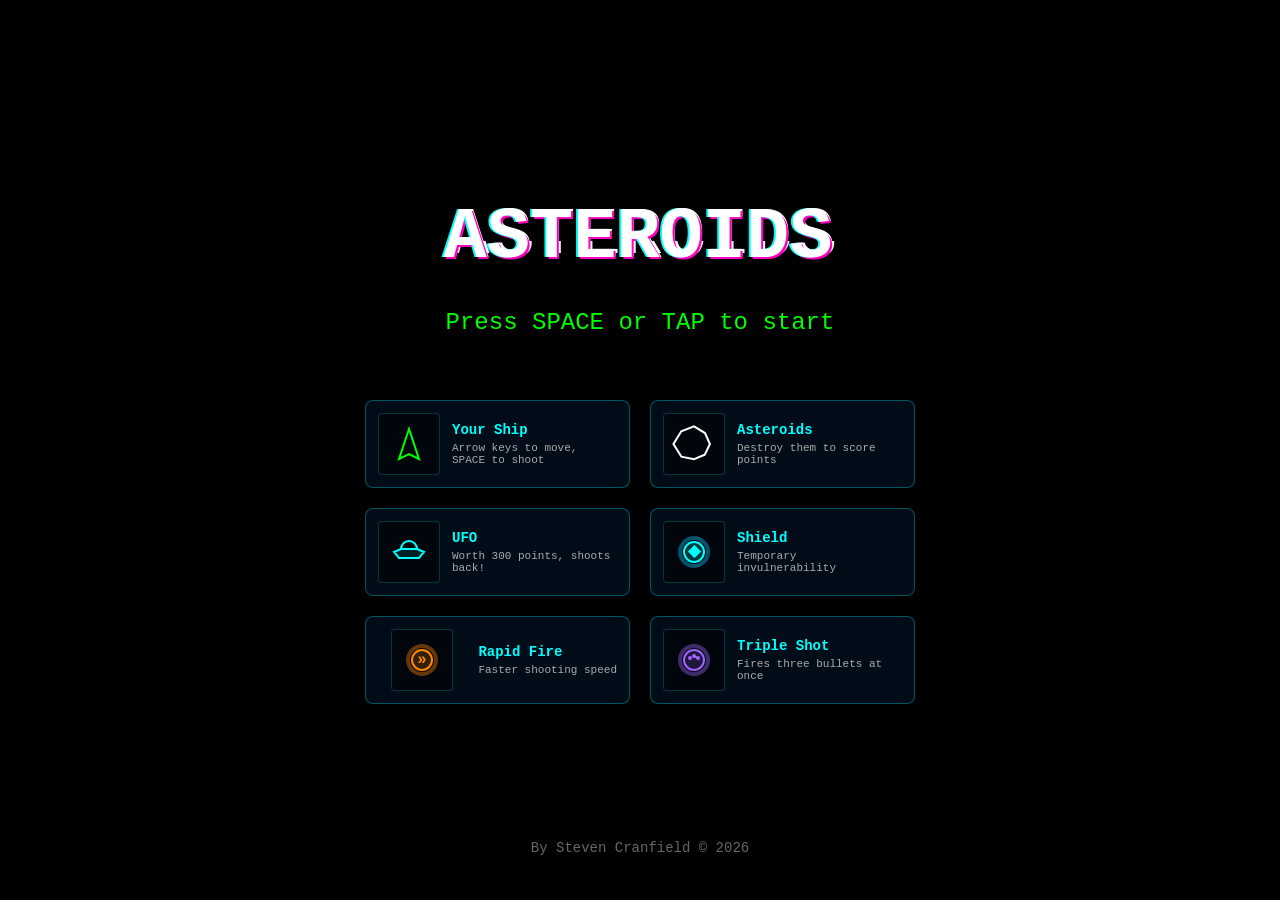
==== index.html @ a7b039a5 "Initial commit" ====
<!doctype html>
<html lang="en">
  <head>
    <meta charset="UTF-8" />
    <meta name="viewport" content="width=device-width, initial-scale=1.0" />
    <title>Asteroids</title>
    <link rel="stylesheet" href="styles.css" />
  </head>
  <body>
    <div id="welcomeScreen">
      <h1 class="glitch" data-text="ASTEROIDS">ASTEROIDS</h1>
      <p class="subtitle">Press SPACE or TAP to start</p>

      <div class="game-guide">
        <div class="guide-item">
          <canvas
            class="guide-canvas"
            id="guidePlayer"
            width="60"
            height="60"
          ></canvas>
          <div class="guide-text">
            <strong>Your Ship</strong>
            <span>Arrow keys to move, SPACE to shoot</span>
          </div>
        </div>

        <div class="guide-item">
          <canvas
            class="guide-canvas"
            id="guideAsteroid"
            width="60"
            height="60"
          ></canvas>
          <div class="guide-text">
            <strong>Asteroids</strong>
            <span>Destroy them to score points</span>
          </div>
        </div>

        <div class="guide-item">
          <canvas
            class="guide-canvas"
            id="guideUFO"
            width="60"
            height="60"
          ></canvas>
          <div class="guide-text">
            <strong>UFO</strong>
            <span>Worth 300 points, shoots back!</span>
          </div>
        </div>

        <div class="guide-item">
          <canvas
            class="guide-canvas"
            id="guideShield"
            width="60"
            height="60"
          ></canvas>
          <div class="guide-text">
            <strong>Shield</strong>
            <span>Temporary invulnerability</span>
          </div>
        </div>

        <div class="guide-item">
          <canvas
            class="guide-canvas"
            id="guideRapidFire"
            width="60"
            height="60"
          ></canvas>
          <div class="guide-text">
            <strong>Rapid Fire</strong>
            <span>Faster shooting speed</span>
          </div>
        </div>

        <div class="guide-item">
          <canvas
            class="guide-canvas"
            id="guideTripleShot"
            width="60"
            height="60"
          ></canvas>
          <div class="guide-text">
            <strong>Triple Shot</strong>
            <span>Fires three bullets at once</span>
          </div>
        </div>
      </div>

      <p class="copyright">By Steven Cranfield &copy; 2026</p>
    </div>

    <canvas id="gameCanvas"></canvas>

    <!-- Enhanced HUD -->
    <div id="hud">
      <div class="hud-panel hud-top-left">
        <div class="hud-label">SCORE</div>
        <div id="score" class="hud-value">0</div>
        <div class="hud-label hud-small">HIGH</div>
        <div id="highScore" class="hud-value hud-small-value">0</div>
      </div>

      <div class="hud-panel hud-top-right">
        <div class="hud-label">LEVEL</div>
        <div id="level" class="hud-value">1</div>
      </div>

      <div class="hud-panel hud-bottom-left">
        <div class="hud-label">LIVES</div>
        <div id="lives" class="lives-container">
          <span class="life-icon">▲</span>
          <span class="life-icon">▲</span>
          <span class="life-icon">▲</span>
        </div>
      </div>

      <div class="hud-panel hud-bottom-right">
        <div id="active-effects-container"></div>
      </div>
    </div>

    <div id="controls">
      <div class="touch-button" id="leftBtn">←</div>
      <div class="touch-button" id="thrustBtn">↑</div>
      <div class="touch-button" id="rightBtn">→</div>
      <div class="touch-button" id="shootBtn">•</div>
    </div>

    <script type="module">
      import { Game } from "./game.js";

      // Initialize game when the window is fully loaded
      window.addEventListener("load", () => {
        console.log("Window loaded, starting game...");
        new Game();
      });
    </script>
  </body>
</html>
---- styles.css ----
body {
  margin: 0;
  padding: 0;
  background: #000;
  font-family: "Courier New", monospace;
  color: #fff;
  overflow: hidden;
}

canvas {
  display: block;
  margin: 0 auto;
  background: #000;
}

/* HUD Styles */
#hud {
  position: fixed;
  top: 0;
  left: 0;
  width: 100%;
  height: 100%;
  pointer-events: none;
  z-index: 100;
  display: none;
}

.hud-panel {
  position: absolute;
  background: rgba(0, 20, 40, 0.8);
  border: 2px solid #0ff;
  border-radius: 4px;
  padding: 12px 16px;
  font-family: "Courier New", monospace;
  box-shadow:
    0 0 10px rgba(0, 255, 255, 0.3),
    inset 0 0 10px rgba(0, 255, 255, 0.1);
  backdrop-filter: blur(4px);
}

.hud-top-left {
  top: 20px;
  left: 20px;
  min-width: 140px;
}

.hud-top-right {
  top: 20px;
  right: 20px;
  min-width: 100px;
}

.hud-bottom-left {
  bottom: 80px;
  left: 20px;
}

.hud-bottom-right {
  bottom: 20px;
  right: 20px;
  min-width: 160px;
}

.hud-label {
  color: #0ff;
  font-size: 12px;
  letter-spacing: 2px;
  margin-bottom: 4px;
  text-shadow: 0 0 5px rgba(0, 255, 255, 0.5);
}

.hud-label.hud-small {
  font-size: 10px;
  margin-top: 8px;
  opacity: 0.7;
}

.hud-value {
  color: #fff;
  font-size: 28px;
  font-weight: bold;
  text-shadow: 0 0 10px rgba(255, 255, 255, 0.5);
  letter-spacing: 1px;
}

.hud-small-value {
  font-size: 18px;
}

.lives-container {
  display: flex;
  gap: 8px;
  margin-top: 4px;
}

.life-icon {
  color: #0f0;
  font-size: 20px;
  text-shadow: 0 0 8px rgba(0, 255, 0, 0.6);
  display: inline-block;
  transform: rotate(0deg);
}

.life-icon.lost {
  color: #333;
  text-shadow: none;
  opacity: 0.3;
}

#active-effects-container {
  display: flex;
  flex-direction: column;
  gap: 10px;
}

.active-effect {
  display: flex;
  flex-direction: column;
  gap: 6px;
}

.effect-header {
  display: flex;
  align-items: center;
  gap: 8px;
}

.effect-icon {
  font-size: 16px;
  font-weight: bold;
}

.effect-label {
  font-size: 11px;
  font-weight: bold;
  letter-spacing: 1px;
  font-family: "Courier New", monospace;
}

.effect-progress-container {
  width: 100%;
  height: 8px;
  background: rgba(0, 0, 0, 0.5);
  border: 1px solid rgba(255, 255, 255, 0.2);
  border-radius: 4px;
  overflow: hidden;
  position: relative;
}

.effect-progress {
  height: 100%;
  transition: width 0.3s ease-out;
  border-radius: 3px;
  position: relative;
  box-shadow: 0 0 10px currentColor;
}

.effect-progress::after {
  content: "";
  position: absolute;
  top: 0;
  left: 0;
  right: 0;
  height: 50%;
  background: linear-gradient(to bottom, rgba(255, 255, 255, 0.3), transparent);
  border-radius: 3px 3px 0 0;
}

.shield-icon {
  color: #0ff;
  font-size: 18px;
  margin-right: 6px;
  animation: rotate-shield 2s infinite linear;
}

@keyframes pulse-shield {
  0% {
    box-shadow:
      0 0 20px rgba(0, 255, 255, 0.6),
      inset 0 0 10px rgba(0, 255, 255, 0.2);
  }
  100% {
    box-shadow:
      0 0 30px rgba(0, 255, 255, 0.9),
      inset 0 0 15px rgba(0, 255, 255, 0.4);
  }
}

@keyframes rotate-shield {
  0% {
    transform: rotate(0deg);
  }
  100% {
    transform: rotate(360deg);
  }
}

/* Mobile adjustments */
@media (max-width: 768px) {
  .hud-panel {
    padding: 8px 12px;
  }

  .hud-top-left {
    top: 10px;
    left: 10px;
    min-width: 100px;
  }

  .hud-top-right {
    top: 10px;
    right: 10px;
    min-width: 80px;
  }

  .hud-bottom-left {
    bottom: 100px;
    left: 10px;
  }

  .hud-bottom-right {
    bottom: 80px;
    right: 10px;
    min-width: 140px;
  }

  .hud-label {
    font-size: 10px;
  }

  .hud-value {
    font-size: 20px;
  }

  .hud-small-value {
    font-size: 14px;
  }

  .life-icon {
    font-size: 16px;
  }

  #invulnerable-indicator {
    font-size: 12px;
    padding: 6px 16px;
  }
}

/* Legacy score/level elements (hidden, kept for compatibility) */
#score,
#level {
  display: block;
}

#controls {
  position: fixed;
  bottom: 20px;
  display: none;
  gap: 20px;
  touch-action: none;
}

.touch-button {
  width: 60px;
  height: 60px;
  background: rgba(255, 255, 255, 0.2);
  border-radius: 50%;
  display: none;
  justify-content: center;
  align-items: center;
  color: white;
  font-size: 24px;
  user-select: none;
  touch-action: manipulation;
}

@media (max-width: 768px) {
  .touch-button {
    display: flex;
  }
}

/* Welcome Screen */
#welcomeScreen {
  position: fixed;
  top: 0;
  left: 0;
  width: 100%;
  height: 100%;
  background: #000;
  display: flex;
  flex-direction: column;
  justify-content: center;
  align-items: center;
  z-index: 1000;
  transition: opacity 0.5s ease-out;
}

#welcomeScreen.hidden {
  opacity: 0;
  pointer-events: none;
}

.glitch {
  font-family: "Courier New", monospace;
  font-size: 72px;
  font-weight: bold;
  color: #fff;
  position: relative;
  margin: 0;
  animation: glitch-skew 1s infinite linear alternate-reverse;
}

.glitch::before,
.glitch::after {
  content: attr(data-text);
  position: absolute;
  top: 0;
  left: 0;
  width: 100%;
  height: 100%;
}

.glitch::before {
  left: 2px;
  text-shadow: -2px 0 #ff00c1;
  clip: rect(44px, 450px, 56px, 0);
  animation: glitch-anim 5s infinite linear alternate-reverse;
}

.glitch::after {
  left: -2px;
  text-shadow:
    -2px 0 #00fff9,
    2px 2px #ff00c1;
  animation: glitch-anim2 1s infinite linear alternate-reverse;
}

@keyframes glitch-anim {
  0% {
    clip: rect(51px, 9999px, 28px, 0);
    transform: skew(0.42deg);
  }
  5% {
    clip: rect(94px, 9999px, 71px, 0);
    transform: skew(0.88deg);
  }
  10% {
    clip: rect(16px, 9999px, 99px, 0);
    transform: skew(0.25deg);
  }
  15% {
    clip: rect(85px, 9999px, 12px, 0);
    transform: skew(0.76deg);
  }
  20% {
    clip: rect(39px, 9999px, 63px, 0);
    transform: skew(0.33deg);
  }
  25% {
    clip: rect(77px, 9999px, 5px, 0);
    transform: skew(0.92deg);
  }
  30% {
    clip: rect(23px, 9999px, 88px, 0);
    transform: skew(0.15deg);
  }
  35% {
    clip: rect(61px, 9999px, 41px, 0);
    transform: skew(0.68deg);
  }
  40% {
    clip: rect(8px, 9999px, 76px, 0);
    transform: skew(0.51deg);
  }
  45% {
    clip: rect(92px, 9999px, 19px, 0);
    transform: skew(0.29deg);
  }
  50% {
    clip: rect(34px, 9999px, 54px, 0);
    transform: skew(0.83deg);
  }
  55% {
    clip: rect(68px, 9999px, 2px, 0);
    transform: skew(0.45deg);
  }
  60% {
    clip: rect(11px, 9999px, 97px, 0);
    transform: skew(0.72deg);
  }
  65% {
    clip: rect(86px, 9999px, 24px, 0);
    transform: skew(0.38deg);
  }
  70% {
    clip: rect(47px, 9999px, 66px, 0);
    transform: skew(0.91deg);
  }
  75% {
    clip: rect(71px, 9999px, 35px, 0);
    transform: skew(0.22deg);
  }
  80% {
    clip: rect(3px, 9999px, 81px, 0);
    transform: skew(0.64deg);
  }
  85% {
    clip: rect(58px, 9999px, 13px, 0);
    transform: skew(0.47deg);
  }
  90% {
    clip: rect(29px, 9999px, 95px, 0);
    transform: skew(0.85deg);
  }
  95% {
    clip: rect(82px, 9999px, 7px, 0);
    transform: skew(0.58deg);
  }
  100% {
    clip: rect(42px, 9999px, 69px, 0);
    transform: skew(0.31deg);
  }
}

@keyframes glitch-anim2 {
  0% {
    clip: rect(61px, 9999px, 90px, 0);
    transform: skew(0.53deg);
  }
  5% {
    clip: rect(33px, 9999px, 17px, 0);
    transform: skew(0.81deg);
  }
  10% {
    clip: rect(74px, 9999px, 48px, 0);
    transform: skew(0.27deg);
  }
  15% {
    clip: rect(9px, 9999px, 83px, 0);
    transform: skew(0.69deg);
  }
  20% {
    clip: rect(52px, 9999px, 21px, 0);
    transform: skew(0.44deg);
  }
  25% {
    clip: rect(88px, 9999px, 56px, 0);
    transform: skew(0.95deg);
  }
  30% {
    clip: rect(19px, 9999px, 72px, 0);
    transform: skew(0.36deg);
  }
  35% {
    clip: rect(67px, 9999px, 4px, 0);
    transform: skew(0.78deg);
  }
  40% {
    clip: rect(25px, 9999px, 93px, 0);
    transform: skew(0.21deg);
  }
  45% {
    clip: rect(80px, 9999px, 38px, 0);
    transform: skew(0.66deg);
  }
  50% {
    clip: rect(14px, 9999px, 65px, 0);
    transform: skew(0.49deg);
  }
  55% {
    clip: rect(76px, 9999px, 27px, 0);
    transform: skew(0.87deg);
  }
  60% {
    clip: rect(41px, 9999px, 59px, 0);
    transform: skew(0.32deg);
  }
  65% {
    clip: rect(6px, 9999px, 96px, 0);
    transform: skew(0.74deg);
  }
  70% {
    clip: rect(54px, 9999px, 11px, 0);
    transform: skew(0.41deg);
  }
  75% {
    clip: rect(89px, 9999px, 70px, 0);
    transform: skew(0.93deg);
  }
  80% {
    clip: rect(22px, 9999px, 45px, 0);
    transform: skew(0.28deg);
  }
  85% {
    clip: rect(63px, 9999px, 1px, 0);
    transform: skew(0.62deg);
  }
  90% {
    clip: rect(37px, 9999px, 84px, 0);
    transform: skew(0.55deg);
  }
  95% {
    clip: rect(98px, 9999px, 16px, 0);
    transform: skew(0.73deg);
  }
  100% {
    clip: rect(49px, 9999px, 78px, 0);
    transform: skew(0.39deg);
  }
}

@keyframes glitch-skew {
  0% {
    transform: skew(0deg);
  }
  10% {
    transform: skew(-1deg);
  }
  20% {
    transform: skew(2deg);
  }
  30% {
    transform: skew(-2deg);
  }
  40% {
    transform: skew(1deg);
  }
  50% {
    transform: skew(-1deg);
  }
  60% {
    transform: skew(2deg);
  }
  70% {
    transform: skew(0deg);
  }
  80% {
    transform: skew(-1deg);
  }
  90% {
    transform: skew(1deg);
  }
  100% {
    transform: skew(0deg);
  }
}

.subtitle {
  font-family: "Courier New", monospace;
  font-size: 24px;
  color: #0f0;
  margin-top: 30px;
  animation: blink 1.5s infinite;
}

.game-guide {
  display: grid;
  grid-template-columns: repeat(2, 1fr);
  gap: 20px;
  margin-top: 40px;
  max-width: 550px;
  padding: 0 20px;
}

.guide-item {
  display: flex;
  align-items: center;
  gap: 12px;
  background: rgba(0, 40, 80, 0.3);
  border: 1px solid rgba(0, 255, 255, 0.3);
  border-radius: 8px;
  padding: 12px;
}

.guide-canvas {
  flex-shrink: 0;
  background: rgba(0, 0, 0, 0.5);
  border: 1px solid rgba(0, 255, 255, 0.2);
  border-radius: 4px;
}

.guide-text {
  display: flex;
  flex-direction: column;
  gap: 4px;
  text-align: left;
}

.guide-text strong {
  color: #0ff;
  font-size: 14px;
  font-family: "Courier New", monospace;
}

.guide-text span {
  color: #aaa;
  font-size: 11px;
  font-family: "Courier New", monospace;
}

@keyframes blink {
  0%,
  49% {
    opacity: 1;
  }
  50%,
  100% {
    opacity: 0.3;
  }
}

.copyright {
  font-family: "Courier New", monospace;
  font-size: 14px;
  color: #666;
  position: absolute;
  bottom: 30px;
}

@media (max-width: 768px) {
  .glitch {
    font-size: 48px;
  }

  .subtitle {
    font-size: 18px;
  }

  .game-guide {
    grid-template-columns: 1fr;
    max-width: 300px;
  }

  .guide-text strong {
    font-size: 12px;
  }

  .guide-text span {
    font-size: 10px;
  }
}
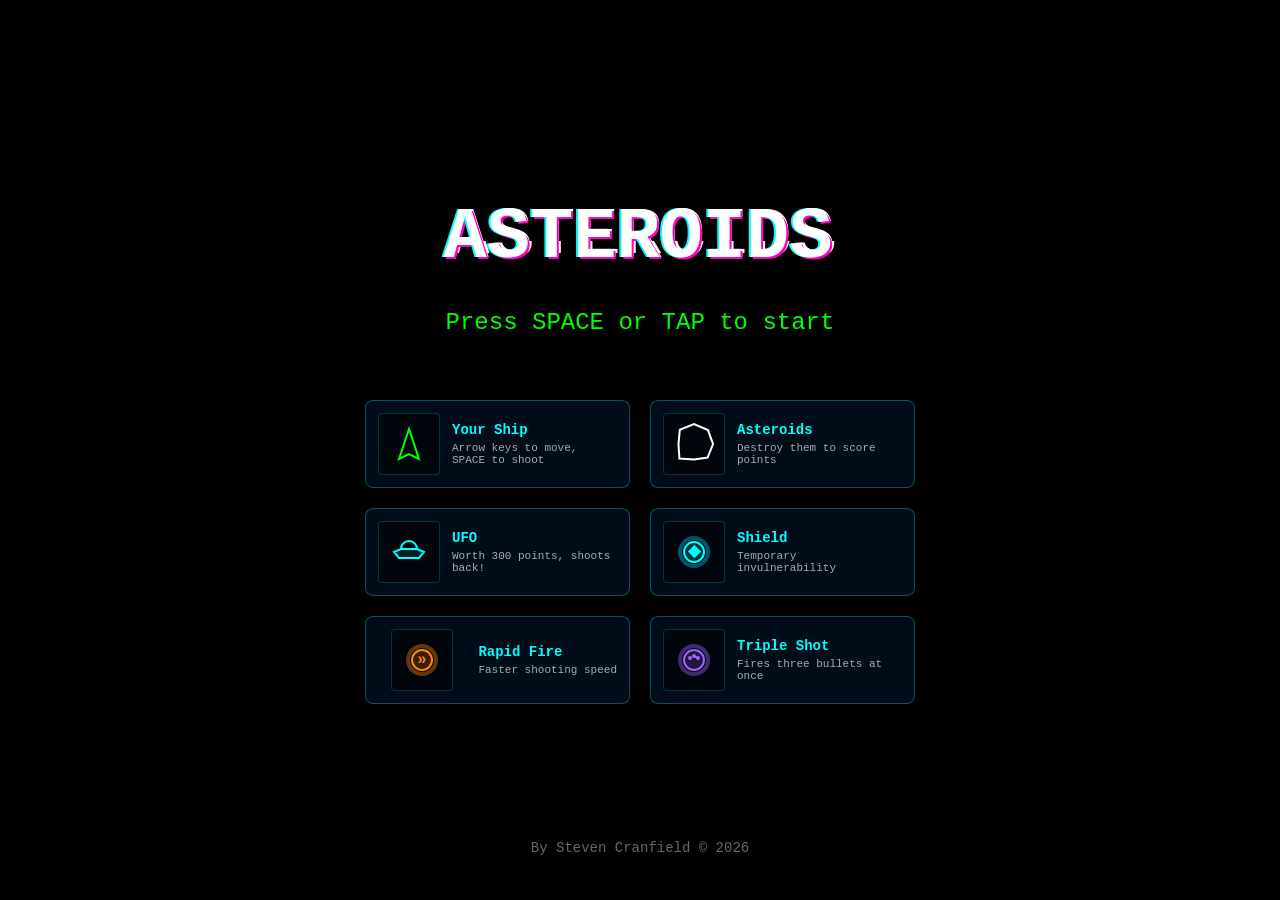
==== commit 492eda9f: "feat: Add game over screen and high score functionality" ====
--- a/index.html
+++ b/index.html
@@ -94,6 +94,49 @@
       <p class="copyright">By Steven Cranfield &copy; 2026</p>
     </div>
 
+    <!-- Game Over Screen -->
+    <div id="gameOverScreen" class="hidden">
+      <h1 class="glitch" data-text="GAME OVER">GAME OVER</h1>
+      
+      <div class="final-stats">
+        <div class="stat-row">
+          <span class="stat-label">FINAL SCORE:</span>
+          <span id="finalScore" class="stat-value">0</span>
+        </div>
+        <div class="stat-row">
+          <span class="stat-label">LEVEL REACHED:</span>
+          <span id="finalLevel" class="stat-value">1</span>
+        </div>
+      </div>
+
+      <div id="highScoreEntry" class="hidden">
+        <p class="new-high-score">🏆 NEW HIGH SCORE! 🏆</p>
+        <div class="name-input-container">
+          <label for="playerName">ENTER YOUR NAME:</label>
+          <input 
+            type="text" 
+            id="playerName" 
+            maxlength="12" 
+            placeholder="PLAYER"
+            autocomplete="off"
+          />
+          <button id="submitScore" class="submit-btn">SUBMIT</button>
+        </div>
+      </div>
+
+      <div id="highScoreDisplay">
+        <div class="high-score-board">
+          <div class="board-title">HIGH SCORE</div>
+          <div class="board-content">
+            <span id="highScoreHolder" class="holder-name">---</span>
+            <span id="highScoreValue" class="holder-score">0</span>
+          </div>
+        </div>
+      </div>
+
+      <p class="subtitle restart-prompt">Press SPACE or TAP to restart</p>
+    </div>
+
     <canvas id="gameCanvas"></canvas>
 
     <!-- Enhanced HUD -->
@@ -103,6 +146,7 @@
         <div id="score" class="hud-value">0</div>
         <div class="hud-label hud-small">HIGH</div>
         <div id="highScore" class="hud-value hud-small-value">0</div>
+        <div id="highScoreHolderName" class="hud-holder-name">---</div>
       </div>
 
       <div class="hud-panel hud-top-right">
--- a/styles.css
+++ b/styles.css
@@ -640,3 +640,232 @@
     font-size: 10px;
   }
 }
+
+/* Game Over Screen */
+#gameOverScreen {
+  position: fixed;
+  top: 0;
+  left: 0;
+  width: 100%;
+  height: 100%;
+  background: #000;
+  display: flex;
+  flex-direction: column;
+  justify-content: center;
+  align-items: center;
+  z-index: 1000;
+  transition: opacity 0.5s ease-out;
+}
+
+#gameOverScreen.hidden {
+  opacity: 0;
+  pointer-events: none;
+}
+
+.final-stats {
+  margin-top: 40px;
+  display: flex;
+  flex-direction: column;
+  gap: 15px;
+  background: rgba(0, 40, 80, 0.4);
+  border: 2px solid rgba(0, 255, 255, 0.4);
+  border-radius: 8px;
+  padding: 20px 40px;
+}
+
+.stat-row {
+  display: flex;
+  justify-content: space-between;
+  align-items: center;
+  gap: 30px;
+}
+
+.stat-label {
+  font-family: "Courier New", monospace;
+  font-size: 16px;
+  color: #0ff;
+  letter-spacing: 2px;
+}
+
+.stat-value {
+  font-family: "Courier New", monospace;
+  font-size: 28px;
+  font-weight: bold;
+  color: #fff;
+  text-shadow: 0 0 10px rgba(255, 255, 255, 0.5);
+}
+
+.new-high-score {
+  font-family: "Courier New", monospace;
+  font-size: 24px;
+  color: #ffd700;
+  text-shadow: 0 0 15px rgba(255, 215, 0, 0.8);
+  margin: 30px 0 20px 0;
+  animation: pulse-glow 1s infinite alternate;
+}
+
+@keyframes pulse-glow {
+  0% {
+    text-shadow: 0 0 10px rgba(255, 215, 0, 0.6);
+  }
+  100% {
+    text-shadow: 0 0 25px rgba(255, 215, 0, 1);
+  }
+}
+
+.name-input-container {
+  display: flex;
+  flex-direction: column;
+  align-items: center;
+  gap: 15px;
+}
+
+.name-input-container label {
+  font-family: "Courier New", monospace;
+  font-size: 14px;
+  color: #0ff;
+  letter-spacing: 2px;
+}
+
+#playerName {
+  font-family: "Courier New", monospace;
+  font-size: 24px;
+  font-weight: bold;
+  color: #fff;
+  background: rgba(0, 40, 80, 0.6);
+  border: 2px solid #0ff;
+  border-radius: 4px;
+  padding: 10px 20px;
+  text-align: center;
+  text-transform: uppercase;
+  letter-spacing: 3px;
+  outline: none;
+  box-shadow: 0 0 10px rgba(0, 255, 255, 0.3);
+}
+
+#playerName:focus {
+  border-color: #ffd700;
+  box-shadow: 0 0 20px rgba(255, 215, 0, 0.5);
+}
+
+.submit-btn {
+  font-family: "Courier New", monospace;
+  font-size: 16px;
+  font-weight: bold;
+  color: #000;
+  background: #0ff;
+  border: 2px solid #0ff;
+  border-radius: 4px;
+  padding: 12px 30px;
+  cursor: pointer;
+  text-transform: uppercase;
+  letter-spacing: 2px;
+  transition: all 0.3s ease;
+  box-shadow: 0 0 15px rgba(0, 255, 255, 0.5);
+}
+
+.submit-btn:hover {
+  background: #fff;
+  color: #000;
+  border-color: #fff;
+  box-shadow: 0 0 25px rgba(255, 255, 255, 0.7);
+  transform: scale(1.05);
+}
+
+.submit-btn:active {
+  transform: scale(0.98);
+}
+
+.high-score-board {
+  margin-top: 40px;
+  background: rgba(0, 40, 80, 0.4);
+  border: 2px solid rgba(0, 255, 255, 0.4);
+  border-radius: 8px;
+  padding: 20px 40px;
+}
+
+.board-title {
+  font-family: "Courier New", monospace;
+  font-size: 14px;
+  color: #0ff;
+  letter-spacing: 3px;
+  margin-bottom: 12px;
+  text-align: center;
+}
+
+.board-content {
+  display: flex;
+  flex-direction: column;
+  align-items: center;
+  gap: 8px;
+}
+
+.holder-name {
+  font-family: "Courier New", monospace;
+  font-size: 20px;
+  font-weight: bold;
+  color: #ffd700;
+  text-shadow: 0 0 10px rgba(255, 215, 0, 0.6);
+  letter-spacing: 2px;
+}
+
+.holder-score {
+  font-family: "Courier New", monospace;
+  font-size: 32px;
+  font-weight: bold;
+  color: #fff;
+  text-shadow: 0 0 10px rgba(255, 255, 255, 0.5);
+}
+
+.restart-prompt {
+  margin-top: 40px;
+}
+
+.hud-holder-name {
+  font-family: "Courier New", monospace;
+  font-size: 10px;
+  color: #ffd700;
+  text-shadow: 0 0 5px rgba(255, 215, 0, 0.5);
+  margin-top: 2px;
+  letter-spacing: 1px;
+}
+
+@media (max-width: 768px) {
+  .final-stats {
+    padding: 15px 25px;
+  }
+
+  .stat-label {
+    font-size: 12px;
+  }
+
+  .stat-value {
+    font-size: 20px;
+  }
+
+  .new-high-score {
+    font-size: 18px;
+  }
+
+  #playerName {
+    font-size: 18px;
+    padding: 8px 15px;
+  }
+
+  .submit-btn {
+    font-size: 14px;
+    padding: 10px 25px;
+  }
+
+  .high-score-board {
+    padding: 15px 30px;
+  }
+
+  .holder-name {
+    font-size: 16px;
+  }
+
+  .holder-score {
+    font-size: 24px;
+  }
+}
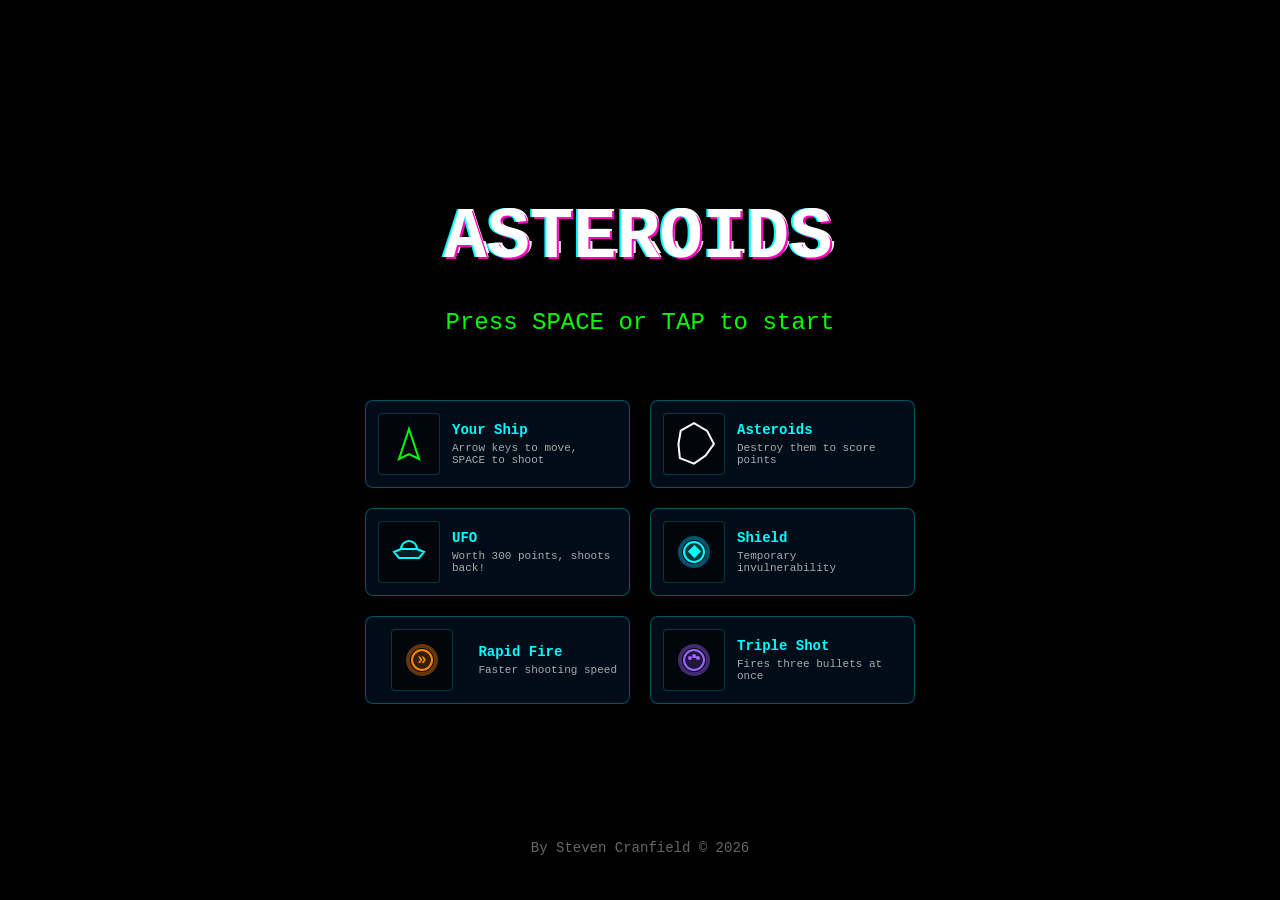
==== commit 011abb83: "fix: Clean up formatting in game.js and index.html for better readability" ====
--- a/index.html
+++ b/index.html
@@ -97,7 +97,7 @@
     <!-- Game Over Screen -->
     <div id="gameOverScreen" class="hidden">
       <h1 class="glitch" data-text="GAME OVER">GAME OVER</h1>
-      
+
       <div class="final-stats">
         <div class="stat-row">
           <span class="stat-label">FINAL SCORE:</span>
@@ -113,10 +113,10 @@
         <p class="new-high-score">🏆 NEW HIGH SCORE! 🏆</p>
         <div class="name-input-container">
           <label for="playerName">ENTER YOUR NAME:</label>
-          <input 
-            type="text" 
-            id="playerName" 
-            maxlength="12" 
+          <input
+            type="text"
+            id="playerName"
+            maxlength="12"
             placeholder="PLAYER"
             autocomplete="off"
           />
